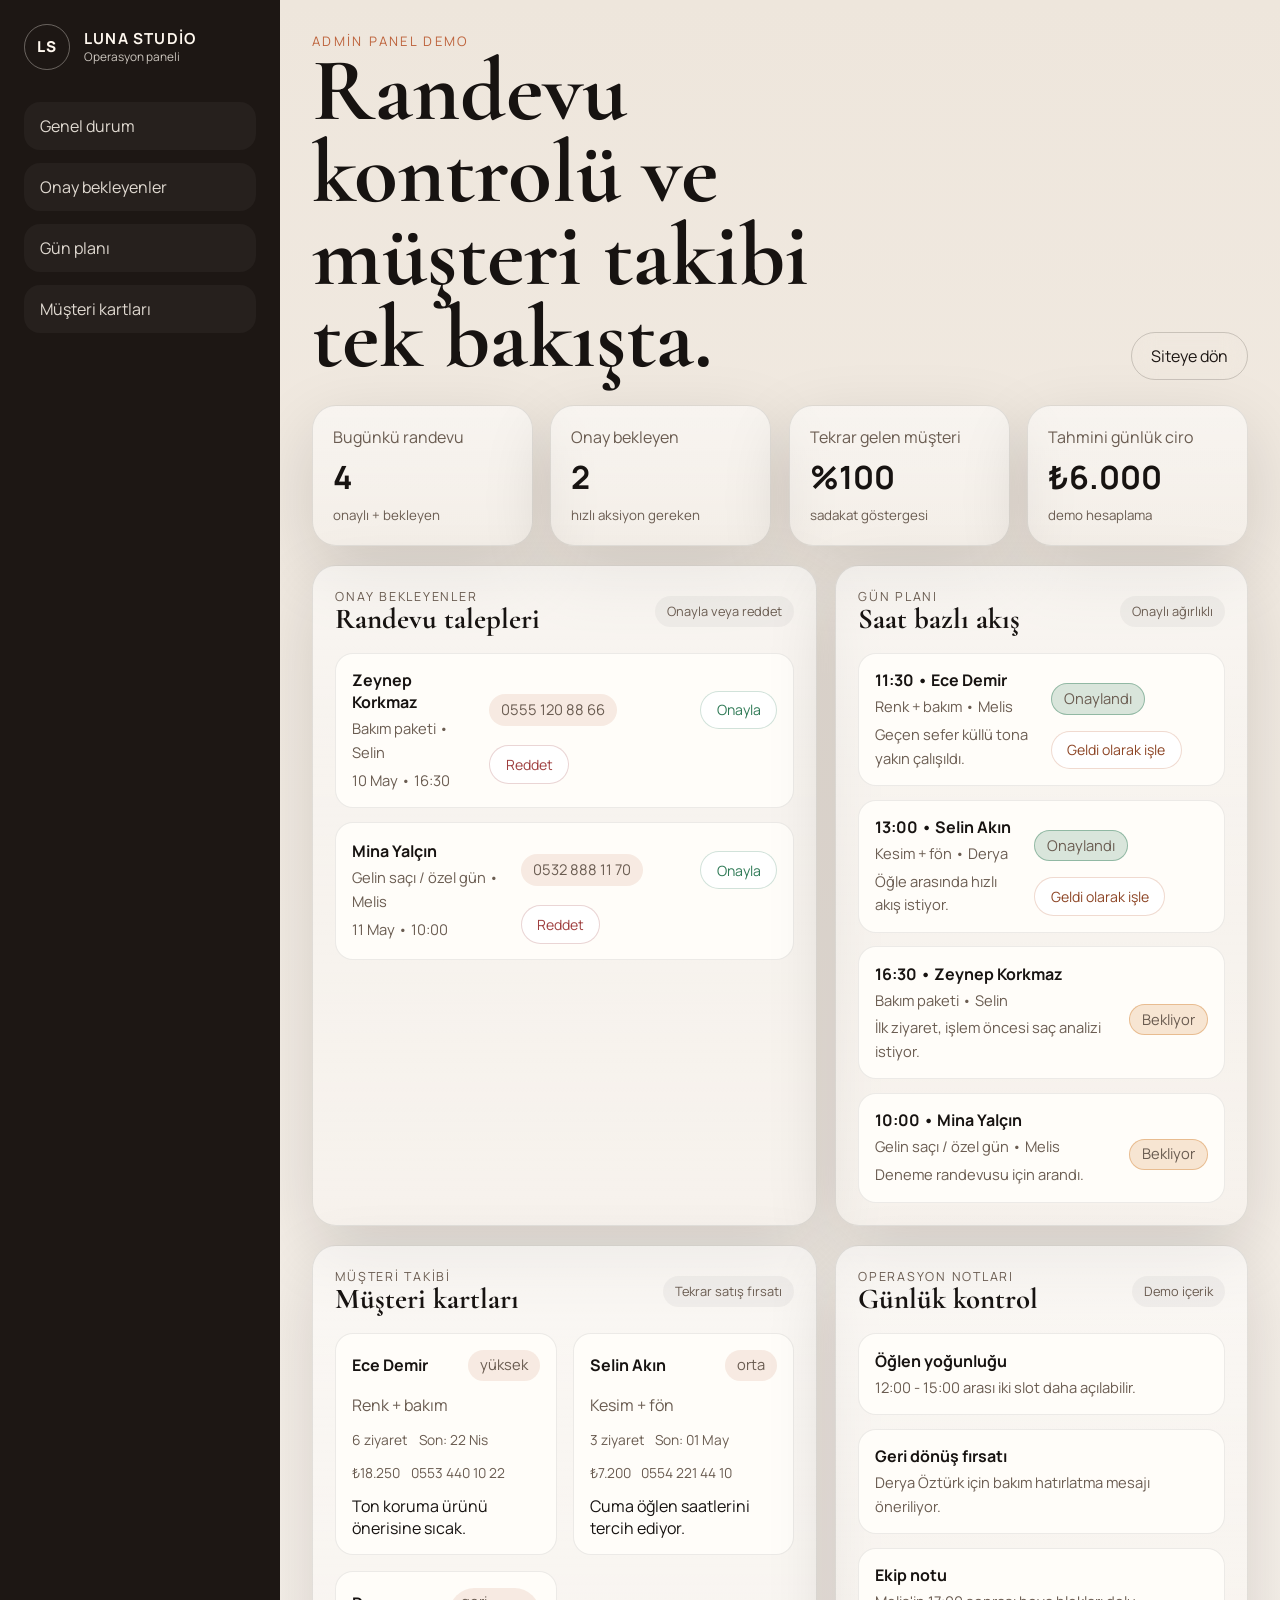
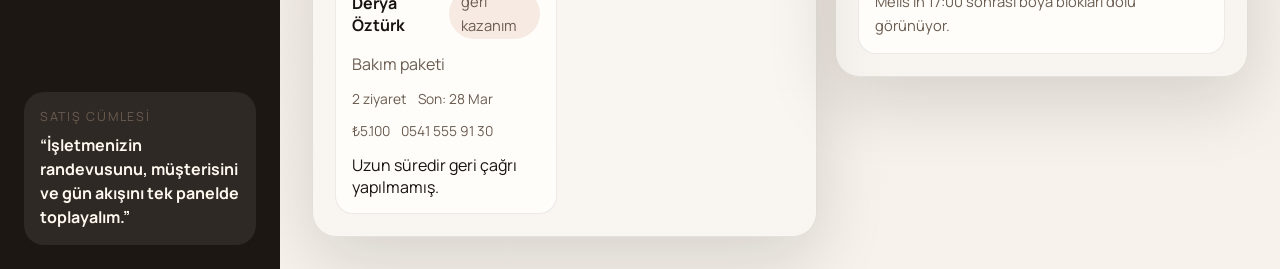
==== admin.html @ d9257bca "Add files via upload" ====
<!DOCTYPE html>
<html lang="tr">
  <head>
    <meta charset="UTF-8" />
    <meta name="viewport" content="width=device-width, initial-scale=1.0" />
    <title>Luna Studio Admin | Randevu ve Müşteri Takibi</title>
    <meta
      name="description"
      content="Randevu onayı, müşteri kartları ve günlük salon operasyonları için admin panel demosu."
    />
    <link rel="preconnect" href="https://fonts.googleapis.com" />
    <link rel="preconnect" href="https://fonts.gstatic.com" crossorigin />
    <link
      href="https://fonts.googleapis.com/css2?family=Manrope:wght@400;500;600;700;800&family=Cormorant+Garamond:wght@500;600;700&display=swap"
      rel="stylesheet"
    />
    <link rel="stylesheet" href="./styles.css" />
  </head>
  <body data-page="admin" class="admin-body">
    <div class="admin-shell">
      <aside class="admin-sidebar">
        <a class="brand admin-brand" href="./index.html">
          <span class="brand-mark">LS</span>
          <span class="brand-copy">
            <strong>Luna Studio</strong>
            <small>Operasyon paneli</small>
          </span>
        </a>
        <nav class="admin-nav">
          <a href="#overview">Genel durum</a>
          <a href="#pending">Onay bekleyenler</a>
          <a href="#schedule">Gün planı</a>
          <a href="#customers">Müşteri kartları</a>
        </nav>
        <div class="sidebar-note">
          <p>Satış cümlesi</p>
          <strong>
            “İşletmenizin randevusunu, müşterisini ve gün akışını tek panelde toplayalım.”
          </strong>
        </div>
      </aside>

      <main class="admin-main">
        <section class="admin-top" id="overview">
          <div>
            <p class="eyebrow">Admin panel demo</p>
            <h1>Randevu kontrolü ve müşteri takibi tek bakışta.</h1>
          </div>
          <div class="admin-top-actions">
            <a class="button button-secondary dark-button" href="./index.html">Siteye dön</a>
          </div>
        </section>

        <section class="admin-stats">
          <article class="stat-card">
            <span>Bugünkü randevu</span>
            <strong id="adminTodayBookings">0</strong>
            <small>onaylı + bekleyen</small>
          </article>
          <article class="stat-card">
            <span>Onay bekleyen</span>
            <strong id="adminPendingCount">0</strong>
            <small>hızlı aksiyon gereken</small>
          </article>
          <article class="stat-card">
            <span>Tekrar gelen müşteri</span>
            <strong id="adminReturningRate">0%</strong>
            <small>sadakat göstergesi</small>
          </article>
          <article class="stat-card">
            <span>Tahmini günlük ciro</span>
            <strong id="adminRevenue">0 TL</strong>
            <small>demo hesaplama</small>
          </article>
        </section>

        <section class="admin-grid">
          <article class="admin-panel" id="pending">
            <div class="panel-head">
              <div>
                <p>Onay bekleyenler</p>
                <h3>Randevu talepleri</h3>
              </div>
              <span class="mini-note">Onayla veya reddet</span>
            </div>
            <div id="pendingList" class="admin-list"></div>
          </article>

          <article class="admin-panel" id="schedule">
            <div class="panel-head">
              <div>
                <p>Gün planı</p>
                <h3>Saat bazlı akış</h3>
              </div>
              <span class="mini-note">Onaylı ağırlıklı</span>
            </div>
            <div id="scheduleList" class="admin-list"></div>
          </article>
        </section>

        <section class="admin-grid lower-grid">
          <article class="admin-panel wide-panel" id="customers">
            <div class="panel-head">
              <div>
                <p>Müşteri takibi</p>
                <h3>Müşteri kartları</h3>
              </div>
              <span class="mini-note">Tekrar satış fırsatı</span>
            </div>
            <div id="customerList" class="customer-grid"></div>
          </article>

          <article class="admin-panel notes-panel">
            <div class="panel-head">
              <div>
                <p>Operasyon notları</p>
                <h3>Günlük kontrol</h3>
              </div>
              <span class="mini-note">Demo içerik</span>
            </div>
            <div id="activityList" class="note-list"></div>
          </article>
        </section>
      </main>
    </div>

    <script src="./script.js"></script>
  </body>
</html>
---- styles.css ----
:root {
  --bg: #f5efe8;
  --surface: #fbf8f3;
  --surface-strong: #fffdf9;
  --ink: #171311;
  --muted: #6a5c51;
  --accent: #be643d;
  --accent-dark: #8d4525;
  --accent-soft: rgba(190, 100, 61, 0.12);
  --line: rgba(23, 19, 17, 0.1);
  --deep: #1d1714;
  --ok: #2f7a56;
  --warn: #d07a25;
  --danger: #9f3f3f;
  --shadow: 0 24px 70px rgba(22, 15, 11, 0.14);
  --radius: 24px;
  --header-h: 88px;
}

* {
  box-sizing: border-box;
}

html {
  scroll-behavior: smooth;
}

body {
  margin: 0;
  font-family: "Manrope", sans-serif;
  color: var(--ink);
  background:
    radial-gradient(circle at top left, rgba(255, 255, 255, 0.85), transparent 25%),
    linear-gradient(180deg, #efe7dd 0%, var(--bg) 100%);
}

img {
  display: block;
  width: 100%;
}

a {
  color: inherit;
  text-decoration: none;
}

button,
input,
select,
textarea {
  font: inherit;
}

.site-header {
  position: fixed;
  inset: 0 0 auto 0;
  z-index: 20;
  display: flex;
  align-items: center;
  justify-content: space-between;
  gap: 1rem;
  padding: 1rem 2rem;
  background: linear-gradient(180deg, rgba(19, 14, 11, 0.82), rgba(19, 14, 11, 0.26), transparent);
}

.brand {
  display: flex;
  align-items: center;
  gap: 0.9rem;
  color: #fff8ef;
}

.brand-mark {
  display: grid;
  place-items: center;
  width: 2.85rem;
  height: 2.85rem;
  border: 1px solid rgba(255, 248, 239, 0.34);
  border-radius: 50%;
  font-size: 0.94rem;
  font-weight: 800;
  letter-spacing: 0.08em;
}

.brand-copy {
  display: flex;
  flex-direction: column;
  line-height: 1;
}

.brand-copy strong {
  font-size: 0.95rem;
  letter-spacing: 0.08em;
  text-transform: uppercase;
}

.brand-copy small {
  margin-top: 0.32rem;
  color: rgba(255, 248, 239, 0.78);
  font-size: 0.74rem;
}

.site-nav,
.admin-nav {
  display: flex;
  gap: 1.4rem;
}

.site-nav {
  color: rgba(255, 248, 239, 0.92);
  font-size: 0.95rem;
}

.header-cta,
.button,
.chip-button {
  display: inline-flex;
  align-items: center;
  justify-content: center;
  min-height: 3rem;
  padding: 0 1.2rem;
  border: 0;
  border-radius: 999px;
  cursor: pointer;
  transition: transform 180ms ease, background-color 180ms ease, color 180ms ease, border-color 180ms ease, opacity 180ms ease;
}

.button:hover,
.header-cta:hover,
.chip-button:hover {
  transform: translateY(-2px);
}

.button-primary {
  background: var(--accent);
  color: #fff8ef;
}

.button-secondary,
.header-cta {
  color: #fff8ef;
  border: 1px solid rgba(255, 248, 239, 0.34);
  background: rgba(255, 248, 239, 0.08);
  backdrop-filter: blur(12px);
}

.dark-button {
  color: var(--deep);
  background: transparent;
  border-color: rgba(29, 23, 20, 0.18);
}

.hero {
  position: relative;
  min-height: 100svh;
  color: #fff8ef;
}

.hero-media,
.hero-overlay,
.hero-media img {
  position: absolute;
  inset: 0;
}

.hero-media img {
  height: 100%;
  object-fit: cover;
}

.hero-overlay {
  background:
    linear-gradient(90deg, rgba(17, 12, 9, 0.76) 0%, rgba(17, 12, 9, 0.4) 36%, rgba(17, 12, 9, 0.24) 60%, rgba(17, 12, 9, 0.62) 100%),
    linear-gradient(180deg, rgba(17, 12, 9, 0.12), rgba(17, 12, 9, 0.58));
}

.hero-grid {
  position: relative;
  z-index: 1;
  display: grid;
  min-height: 100svh;
  gap: 2rem;
  padding: max(7.5rem, calc(var(--header-h) + 1.5rem)) 2rem 2rem;
}

.hero-system-grid {
  grid-template-columns: minmax(0, 1.05fr) minmax(320px, 420px);
  align-items: end;
}

.eyebrow {
  margin: 0 0 1rem;
  font-size: 0.82rem;
  letter-spacing: 0.18em;
  text-transform: uppercase;
}

h1,
h2,
h3 {
  margin: 0;
  font-family: "Cormorant Garamond", serif;
  letter-spacing: 0;
}

h1 {
  max-width: 12ch;
  font-size: clamp(3.4rem, 7vw, 6.4rem);
  line-height: 0.92;
}

h2 {
  font-size: clamp(2.6rem, 4.2vw, 4.3rem);
  line-height: 0.96;
}

h3 {
  font-size: 1.8rem;
  line-height: 1;
}

.hero-copy {
  max-width: 43rem;
}

.hero-text,
.feature-card p,
.booking-copy p,
.info-stack span,
.stack-item span,
.customer-brief span,
.site-footer,
.note-item span {
  line-height: 1.6;
}

.hero-text {
  max-width: 34rem;
  margin: 1.4rem 0 0;
  color: rgba(255, 248, 239, 0.9);
  font-size: 1.08rem;
}

.hero-actions {
  display: flex;
  flex-wrap: wrap;
  gap: 0.85rem;
  margin-top: 1.8rem;
}

.hero-inline-stats {
  display: grid;
  grid-template-columns: repeat(3, minmax(0, 1fr));
  gap: 1rem;
  max-width: 34rem;
  margin-top: 2rem;
}

.hero-inline-stats div {
  padding-top: 1rem;
  border-top: 1px solid rgba(255, 248, 239, 0.18);
}

.hero-inline-stats strong {
  display: block;
  font-size: 1.9rem;
}

.hero-inline-stats span {
  color: rgba(255, 248, 239, 0.75);
}

.system-preview {
  justify-self: end;
  width: 100%;
}

.preview-window,
.booking-card,
.ops-panel,
.feature-card,
.stat-card,
.admin-panel {
  border: 1px solid var(--line);
  border-radius: var(--radius);
  box-shadow: var(--shadow);
}

.preview-window {
  padding: 1.35rem;
  background: rgba(20, 15, 12, 0.58);
  backdrop-filter: blur(18px);
}

.preview-topline {
  display: flex;
  gap: 0.35rem;
}

.dot {
  width: 0.55rem;
  height: 0.55rem;
  border-radius: 50%;
  background: rgba(255, 248, 239, 0.44);
}

.preview-header,
.panel-head,
.metric-row,
.stack-item,
.preview-row,
.customer-brief,
.action-row,
.admin-top {
  display: flex;
  align-items: center;
  justify-content: space-between;
  gap: 1rem;
}

.preview-header {
  margin-top: 1.4rem;
}

.preview-header p,
.panel-head p,
.sidebar-note p {
  margin: 0;
  color: var(--muted);
  font-size: 0.78rem;
  letter-spacing: 0.14em;
  text-transform: uppercase;
}

.preview-header h3 {
  color: #fff8ef;
}

.status-pill,
.tag,
.mini-note {
  display: inline-flex;
  align-items: center;
  justify-content: center;
  min-height: 1.95rem;
  padding: 0.15rem 0.75rem;
  border-radius: 999px;
  font-size: 0.8rem;
}

.status-pill {
  border: 1px solid transparent;
}

.status-confirmed {
  color: #e5fff1;
  background: rgba(47, 122, 86, 0.18);
  border-color: rgba(47, 122, 86, 0.42);
}

.status-pending {
  color: #fff4dc;
  background: rgba(208, 122, 37, 0.18);
  border-color: rgba(208, 122, 37, 0.38);
}

.status-cancelled {
  color: #ffdede;
  background: rgba(159, 63, 63, 0.16);
  border-color: rgba(159, 63, 63, 0.32);
}

.preview-metrics {
  display: grid;
  grid-template-columns: repeat(3, minmax(0, 1fr));
  gap: 0.8rem;
  margin-top: 1.3rem;
}

.preview-metrics article {
  padding: 0.95rem;
  border-radius: 18px;
  background: rgba(255, 248, 239, 0.08);
}

.preview-metrics span {
  display: block;
  color: rgba(255, 248, 239, 0.7);
}

.preview-metrics strong {
  display: block;
  margin-top: 0.25rem;
  color: #fff8ef;
  font-size: 1.5rem;
}

.preview-list,
.stack-list,
.admin-list,
.customer-preview-list,
.note-list {
  display: grid;
  gap: 0.85rem;
  margin-top: 1.2rem;
}

.preview-row {
  padding: 0.95rem 0;
  border-top: 1px solid rgba(255, 248, 239, 0.12);
}

.preview-row:first-child {
  padding-top: 0;
  border-top: 0;
}

.preview-row strong,
.preview-row em {
  color: #fff8ef;
}

.preview-row span {
  display: block;
  margin-top: 0.2rem;
  color: rgba(255, 248, 239, 0.68);
  font-size: 0.92rem;
}

.warning {
  color: #ffd18b;
}

.section {
  padding: 6rem 2rem;
}

.section-heading {
  display: grid;
  gap: 0.75rem;
  max-width: 46rem;
  margin-bottom: 2.5rem;
}

.section-heading .eyebrow,
.booking-copy .eyebrow,
.admin-top .eyebrow {
  color: var(--accent);
  margin-bottom: 0;
}

.feature-grid,
.ops-grid,
.admin-grid,
.admin-stats {
  display: grid;
  gap: 1.1rem;
}

.feature-grid {
  grid-template-columns: repeat(4, minmax(0, 1fr));
}

.feature-card,
.ops-panel,
.admin-panel,
.stat-card {
  background: linear-gradient(180deg, rgba(255, 255, 255, 0.52), rgba(255, 255, 255, 0.26));
}

.feature-card {
  min-height: 220px;
  padding: 1.4rem 1.2rem 1.6rem;
}

.feature-card span {
  color: var(--accent);
  font-size: 0.82rem;
  letter-spacing: 0.18em;
}

.feature-card h3 {
  margin-top: 0.8rem;
}

.booking-layout {
  display: grid;
  grid-template-columns: minmax(0, 0.9fr) minmax(0, 1.1fr);
  gap: 1.4rem;
  align-items: start;
}

.booking-copy p {
  max-width: 34rem;
  color: var(--muted);
}

.info-stack {
  display: grid;
  gap: 1rem;
  margin-top: 2rem;
}

.info-stack div {
  padding-top: 1rem;
  border-top: 1px solid var(--line);
}

.info-stack strong {
  display: block;
}

.booking-card,
.ops-panel,
.admin-panel {
  padding: 1.4rem;
}

.booking-form,
.form-grid,
.customer-grid {
  display: grid;
  gap: 1rem;
}

.form-grid {
  grid-template-columns: repeat(2, minmax(0, 1fr));
}

.booking-form label {
  display: grid;
  gap: 0.45rem;
}

.booking-form span {
  font-size: 0.92rem;
  color: var(--muted);
}

.booking-form input,
.booking-form select,
.booking-form textarea {
  width: 100%;
  padding: 0.95rem 1rem;
  border: 1px solid rgba(23, 19, 17, 0.14);
  border-radius: 18px;
  background: var(--surface-strong);
  color: var(--ink);
}

.form-submit {
  width: 100%;
  margin-top: 0.4rem;
}

.form-feedback {
  min-height: 1.4rem;
  margin: 0;
  color: var(--ok);
}

.ops-grid {
  grid-template-columns: 1.1fr 1fr 1fr;
}

.mini-note {
  color: var(--muted);
  background: rgba(23, 19, 17, 0.04);
}

.stack-item,
.customer-card,
.note-item {
  padding: 0.95rem 1rem;
  border-radius: 18px;
  background: var(--surface-strong);
  border: 1px solid rgba(23, 19, 17, 0.08);
}

.stack-item strong,
.customer-card strong {
  display: block;
}

.stack-item span,
.customer-brief span,
.note-item span {
  color: var(--muted);
  font-size: 0.92rem;
}

.stack-item em,
.customer-meta {
  color: var(--muted);
  font-size: 0.86rem;
  font-style: normal;
}

.stack-main {
  display: grid;
  gap: 0.25rem;
}

.stack-meta {
  display: flex;
  align-items: center;
  gap: 0.55rem;
  flex-wrap: wrap;
  margin-top: 0.55rem;
}

.tag {
  color: var(--accent-dark);
  background: var(--accent-soft);
}

.customer-preview-list,
.customer-grid {
  grid-template-columns: repeat(2, minmax(0, 1fr));
}

.customer-card {
  display: grid;
  gap: 0.85rem;
}

.customer-card p {
  margin: 0;
  color: var(--muted);
}

.customer-meta {
  display: flex;
  gap: 0.65rem;
  flex-wrap: wrap;
}

.quote-band {
  padding: 4rem 2rem;
  background: var(--deep);
  color: #fff8ef;
}

.site-footer {
  display: flex;
  align-items: center;
  justify-content: space-between;
  gap: 1rem;
  padding: 2rem;
  color: var(--muted);
}

.admin-body {
  background: linear-gradient(180deg, #eee6dc 0%, #f7f2ec 100%);
}

.admin-shell {
  display: grid;
  grid-template-columns: 280px minmax(0, 1fr);
  min-height: 100svh;
}

.admin-sidebar {
  position: sticky;
  top: 0;
  display: flex;
  flex-direction: column;
  gap: 2rem;
  min-height: 100svh;
  padding: 1.5rem;
  background: #1d1714;
  color: #fff8ef;
}

.admin-brand {
  color: #fff8ef;
}

.admin-nav {
  flex-direction: column;
  gap: 0.8rem;
}

.admin-nav a {
  padding: 0.82rem 1rem;
  border-radius: 16px;
  color: rgba(255, 248, 239, 0.86);
  background: rgba(255, 248, 239, 0.04);
}

.sidebar-note {
  margin-top: auto;
  padding: 1rem;
  border-radius: 20px;
  background: rgba(255, 248, 239, 0.08);
}

.sidebar-note strong {
  display: block;
  margin-top: 0.55rem;
  line-height: 1.5;
}

.admin-main {
  padding: 2rem;
}

.admin-top {
  align-items: end;
}

.admin-stats {
  grid-template-columns: repeat(4, minmax(0, 1fr));
  margin-top: 1.6rem;
}

.stat-card {
  padding: 1.25rem;
}

.stat-card span,
.stat-card small {
  color: var(--muted);
}

.stat-card strong {
  display: block;
  margin: 0.45rem 0 0.2rem;
  font-size: 2rem;
}

.admin-grid {
  grid-template-columns: 1.1fr 0.9fr;
  margin-top: 1.2rem;
}

.lower-grid {
  align-items: start;
}

.wide-panel {
  min-height: 100%;
}

.customer-grid {
  margin-top: 1.2rem;
}

.action-row {
  flex-wrap: wrap;
  margin-top: 0.8rem;
}

.chip-button {
  min-height: 2.4rem;
  padding: 0 0.95rem;
  font-size: 0.88rem;
  background: #fff;
  border: 1px solid rgba(23, 19, 17, 0.12);
}

.chip-button.approve {
  color: var(--ok);
  border-color: rgba(47, 122, 86, 0.22);
}

.chip-button.reject {
  color: var(--danger);
  border-color: rgba(159, 63, 63, 0.22);
}

.chip-button.arrived {
  color: var(--accent-dark);
  border-color: rgba(190, 100, 61, 0.24);
}

.note-list {
  margin-top: 1.2rem;
}

.note-item strong {
  display: block;
  margin-bottom: 0.25rem;
}

.reveal {
  opacity: 0;
  transform: translateY(24px);
  transition: opacity 700ms ease, transform 700ms ease;
}

.reveal.in-view {
  opacity: 1;
  transform: translateY(0);
}

.delay-1 {
  transition-delay: 120ms;
}

.delay-2 {
  transition-delay: 220ms;
}

.delay-3 {
  transition-delay: 320ms;
}

@media (max-width: 1180px) {
  .feature-grid,
  .ops-grid,
  .admin-stats,
  .admin-grid,
  .customer-grid,
  .customer-preview-list,
  .booking-layout,
  .hero-system-grid,
  .form-grid {
    grid-template-columns: 1fr;
  }

  .admin-shell {
    grid-template-columns: 1fr;
  }

  .admin-sidebar {
    position: static;
    min-height: auto;
  }

  .system-preview {
    justify-self: start;
  }
}

@media (max-width: 760px) {
  .site-header,
  .section,
  .site-footer,
  .admin-main {
    padding-left: 1rem;
    padding-right: 1rem;
  }

  .site-header {
    padding-top: 1rem;
    padding-bottom: 1rem;
  }

  .site-nav,
  .brand-copy small {
    display: none;
  }

  .hero-grid {
    padding-left: 1rem;
    padding-right: 1rem;
    padding-bottom: 1rem;
  }

  h1 {
    font-size: clamp(2.9rem, 13vw, 4.4rem);
  }

  h2 {
    font-size: clamp(2.1rem, 10vw, 3rem);
  }

  .button,
  .button-primary,
  .button-secondary,
  .header-cta {
    width: 100%;
  }

  .hero-inline-stats {
    grid-template-columns: 1fr;
  }

  .site-footer,
  .preview-header,
  .panel-head,
  .metric-row,
  .stack-item,
  .preview-row,
  .customer-brief,
  .action-row,
  .admin-top {
    align-items: flex-start;
  }

  .preview-header,
  .panel-head,
  .preview-row,
  .stack-item,
  .site-footer,
  .admin-top {
    flex-direction: column;
  }
}
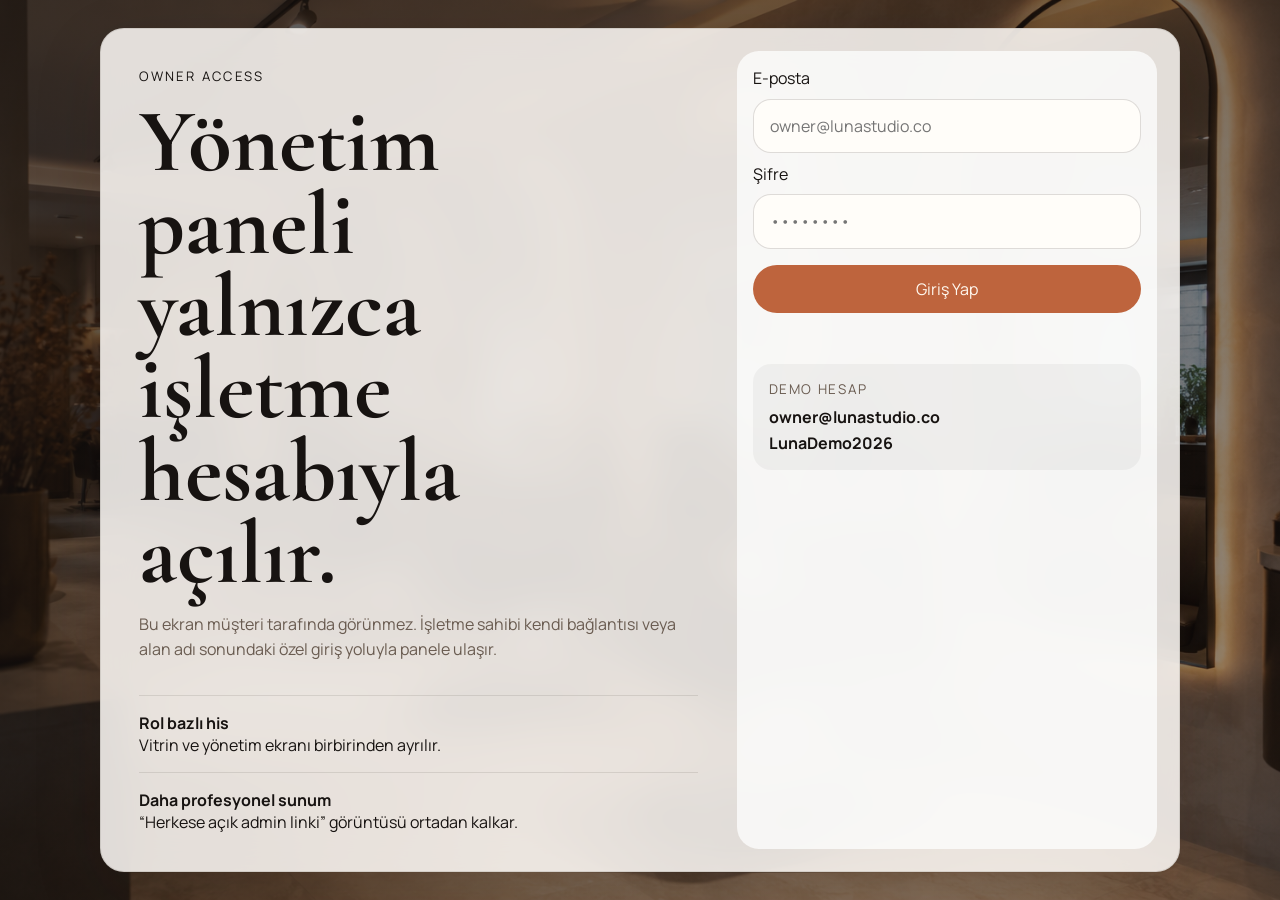
==== commit 4eeaf59d: "Add files via upload" ====
--- a/admin.html
+++ b/admin.html
@@ -3,7 +3,7 @@
   <head>
     <meta charset="UTF-8" />
     <meta name="viewport" content="width=device-width, initial-scale=1.0" />
-    <title>Luna Studio Admin | Randevu ve Müşteri Takibi</title>
+    <title>Luna Studio Admin | Operasyon ve CRM Paneli</title>
     <meta
       name="description"
       content="Randevu onayı, müşteri kartları ve günlük salon operasyonları için admin panel demosu."
@@ -30,6 +30,7 @@
           <a href="#overview">Genel durum</a>
           <a href="#pending">Onay bekleyenler</a>
           <a href="#schedule">Gün planı</a>
+          <a href="#team">Ekip ve performans</a>
           <a href="#customers">Müşteri kartları</a>
         </nav>
         <div class="sidebar-note">
@@ -44,10 +45,11 @@
         <section class="admin-top" id="overview">
           <div>
             <p class="eyebrow">Admin panel demo</p>
-            <h1>Randevu kontrolü ve müşteri takibi tek bakışta.</h1>
+            <h1>Randevu, ekip ve müşteri akışı tek operasyon ekranında.</h1>
           </div>
           <div class="admin-top-actions">
             <a class="button button-secondary dark-button" href="./index.html">Siteye dön</a>
+            <button id="logoutButton" class="button button-secondary dark-button" type="button">Çıkış yap</button>
           </div>
         </section>
 
@@ -72,6 +74,16 @@
             <strong id="adminRevenue">0 TL</strong>
             <small>demo hesaplama</small>
           </article>
+          <article class="stat-card">
+            <span>Doluluk oranı</span>
+            <strong id="adminOccupancy">0%</strong>
+            <small>gün içi kapasite</small>
+          </article>
+          <article class="stat-card">
+            <span>No-show riski</span>
+            <strong id="adminRiskCount">0</strong>
+            <small>yakın takip gereken</small>
+          </article>
         </section>
 
         <section class="admin-grid">
@@ -94,7 +106,36 @@
               </div>
               <span class="mini-note">Onaylı ağırlıklı</span>
             </div>
+            <div class="toolbar-row">
+              <button class="chip-button is-active" type="button">Bugün</button>
+              <button class="chip-button" type="button">Yarın</button>
+              <button class="chip-button" type="button">Bu hafta</button>
+            </div>
             <div id="scheduleList" class="admin-list"></div>
+          </article>
+        </section>
+
+        <section class="admin-grid lower-grid">
+          <article class="admin-panel" id="team">
+            <div class="panel-head">
+              <div>
+                <p>Ekip kontrolü</p>
+                <h3>Uzman performansı</h3>
+              </div>
+              <span class="mini-note">Günlük üretim</span>
+            </div>
+            <div id="teamList" class="admin-list"></div>
+          </article>
+
+          <article class="admin-panel notes-panel">
+            <div class="panel-head">
+              <div>
+                <p>Operasyon notları</p>
+                <h3>Hatırlatmalar</h3>
+              </div>
+              <span class="mini-note">Demo içerik</span>
+            </div>
+            <div id="activityList" class="note-list"></div>
           </article>
         </section>
 
@@ -109,16 +150,15 @@
             </div>
             <div id="customerList" class="customer-grid"></div>
           </article>
-
-          <article class="admin-panel notes-panel">
+          <article class="admin-panel">
             <div class="panel-head">
               <div>
-                <p>Operasyon notları</p>
-                <h3>Günlük kontrol</h3>
+                <p>Hizmet analizi</p>
+                <h3>İşlem dağılımı</h3>
               </div>
-              <span class="mini-note">Demo içerik</span>
+              <span class="mini-note">Satış görünümü</span>
             </div>
-            <div id="activityList" class="note-list"></div>
+            <div id="serviceInsights" class="note-list"></div>
           </article>
         </section>
       </main>
--- a/styles.css
+++ b/styles.css
@@ -280,7 +280,8 @@
 .ops-panel,
 .feature-card,
 .stat-card,
-.admin-panel {
+.admin-panel,
+.portal-card {
   border: 1px solid var(--line);
   border-radius: var(--radius);
   box-shadow: var(--shadow);
@@ -710,7 +711,7 @@
 }
 
 .admin-stats {
-  grid-template-columns: repeat(4, minmax(0, 1fr));
+  grid-template-columns: repeat(6, minmax(0, 1fr));
   margin-top: 1.6rem;
 }
 
@@ -759,6 +760,12 @@
   border: 1px solid rgba(23, 19, 17, 0.12);
 }
 
+.chip-button.is-active {
+  color: #fff8ef;
+  background: var(--deep);
+  border-color: var(--deep);
+}
+
 .chip-button.approve {
   color: var(--ok);
   border-color: rgba(47, 122, 86, 0.22);
@@ -776,6 +783,102 @@
 
 .note-list {
   margin-top: 1.2rem;
+}
+
+.toolbar-row {
+  display: flex;
+  gap: 0.65rem;
+  flex-wrap: wrap;
+  margin-top: 1rem;
+}
+
+.portal-body {
+  min-height: 100svh;
+  background:
+    linear-gradient(135deg, rgba(23, 19, 17, 0.72), rgba(23, 19, 17, 0.42)),
+    url("./assets/salon-interior.png") center / cover no-repeat;
+}
+
+.portal-shell {
+  display: grid;
+  place-items: center;
+  min-height: 100svh;
+  padding: 1.5rem;
+}
+
+.portal-card {
+  display: grid;
+  grid-template-columns: minmax(0, 1fr) minmax(320px, 420px);
+  gap: 1.4rem;
+  width: min(100%, 1080px);
+  padding: 1.4rem;
+  background: rgba(255, 252, 248, 0.86);
+  backdrop-filter: blur(18px);
+}
+
+.portal-copy,
+.portal-form-wrap {
+  padding: 1rem;
+}
+
+.portal-text {
+  max-width: 34rem;
+  color: var(--muted);
+  line-height: 1.6;
+}
+
+.portal-points {
+  display: grid;
+  gap: 1rem;
+  margin-top: 2rem;
+}
+
+.portal-points div {
+  padding-top: 1rem;
+  border-top: 1px solid var(--line);
+}
+
+.portal-points strong {
+  display: block;
+}
+
+.portal-form,
+.portal-form label {
+  display: grid;
+  gap: 0.6rem;
+}
+
+.portal-form-wrap {
+  border-radius: 22px;
+  background: rgba(255, 255, 255, 0.74);
+}
+
+.portal-form input {
+  width: 100%;
+  padding: 0.95rem 1rem;
+  border: 1px solid rgba(23, 19, 17, 0.14);
+  border-radius: 18px;
+  background: var(--surface-strong);
+}
+
+.credential-box {
+  margin-top: 1.2rem;
+  padding: 1rem;
+  border-radius: 18px;
+  background: rgba(23, 19, 17, 0.04);
+}
+
+.credential-box p {
+  margin: 0 0 0.5rem;
+  color: var(--muted);
+  font-size: 0.84rem;
+  letter-spacing: 0.12em;
+  text-transform: uppercase;
+}
+
+.credential-box strong {
+  display: block;
+  margin-top: 0.25rem;
 }
 
 .note-item strong {
@@ -823,6 +926,10 @@
     grid-template-columns: 1fr;
   }
 
+  .portal-card {
+    grid-template-columns: 1fr;
+  }
+
   .admin-sidebar {
     position: static;
     min-height: auto;
@@ -871,6 +978,10 @@
   .button-secondary,
   .header-cta {
     width: 100%;
+  }
+
+  .toolbar-row {
+    flex-direction: column;
   }
 
   .hero-inline-stats {
